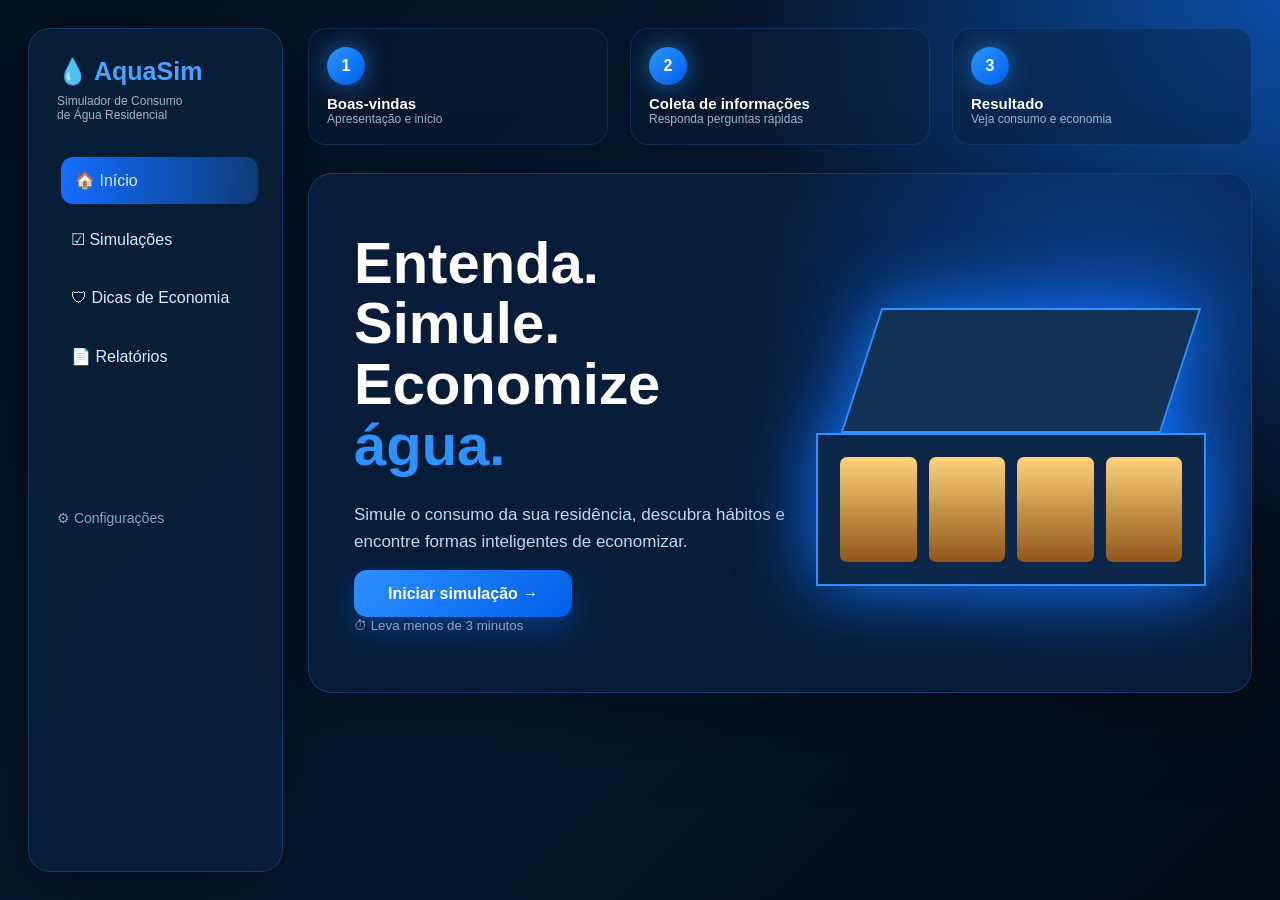
==== public/index.html @ b91eb01b "corrige estrutura publica" ====
<!DOCTYPE html>
<html lang="pt-BR">
<head>
    <meta charset="UTF-8">
    <title>AquaSim</title>
   <link rel="stylesheet" href="style.css">
<body>

<div class="app">

    <aside class="sidebar">
        <h2>💧 AquaSim</h2>
        <p>Simulador de Consumo<br>de Água Residencial</p>

        <a class="active" href="/">🏠 Início</a>
        <a href="/simulacao">☑ Simulações</a>
        <a href="#">🛡 Dicas de Economia</a>
        <a href="#">📄 Relatórios</a>

        <div class="config">⚙ Configurações</div>
    </aside>

    <main class="main">

        <div class="steps">
            <div><span>1</span><strong>Boas-vindas</strong><p>Apresentação e início</p></div>
            <div><span>2</span><strong>Coleta de informações</strong><p>Responda perguntas rápidas</p></div>
            <div><span>3</span><strong>Resultado</strong><p>Veja consumo e economia</p></div>
        </div>

        <section class="hero-card">
            <div class="hero-text">
                <h1>Entenda. Simule.<br>Economize <b>água.</b></h1>
                <p>
                    Simule o consumo da sua residência, descubra hábitos
                    e encontre formas inteligentes de economizar.
                </p>

                <a class="botao" href="/simulacao">Iniciar simulação →</a>
                <small>⏱ Leva menos de 3 minutos</small>
            </div>

            <div class="hero-image">
                <div class="house">
                    <div class="roof"></div>
                    <div class="home">
                        <div></div><div></div><div></div><div></div>
                    </div>
                </div>
            </div>
        </section>

    </main>

</div>

</body>
</html>
---- public/style.css ----
*{
    margin:0;
    padding:0;
    box-sizing:border-box;
    font-family: "Segoe UI", Arial, sans-serif;
}

body{
    background:
        radial-gradient(circle at top right, #0b4ca3 0%, transparent 35%),
        linear-gradient(135deg,#031020,#06172d 55%,#020914);
    color:white;
    min-height:100vh;
}

.app{
    display:flex;
    min-height:100vh;
    padding:28px;
    gap:25px;
}

.sidebar{
    width:255px;
    background:rgba(10,31,58,.88);
    border:1px solid rgba(62,139,255,.25);
    border-radius:22px;
    padding:28px;
    box-shadow:0 20px 60px rgba(0,0,0,.35);
    backdrop-filter:blur(16px);
}

.sidebar h2{
    color:#4aa3ff;
    font-size:25px;
    margin-bottom:8px;
}

.sidebar p{
    font-size:12px;
    color:#9fb5d1;
    margin-bottom:35px;
}

.sidebar a{
    display:block;
    color:#dcecff;
    text-decoration:none;
    padding:14px;
    border-radius:12px;
    margin-bottom:12px;
    transition:.3s;
}

.sidebar a:hover,
.sidebar .active{
    background:linear-gradient(90deg,#126dff,#0d3c78);
    transform:translateX(4px);
}

.config{
    margin-top:130px;
    color:#8aa4c7;
    font-size:14px;
}

.main{
    flex:1;
}

.steps{
    display:grid;
    grid-template-columns:repeat(3,1fr);
    gap:22px;
    margin-bottom:28px;
}

.steps div{
    position:relative;
    background:rgba(10,31,58,.45);
    border:1px solid rgba(62,139,255,.18);
    border-radius:18px;
    padding:18px;
}

.steps span{
    width:38px;
    height:38px;
    background:linear-gradient(135deg,#2b96ff,#005eea);
    display:flex;
    align-items:center;
    justify-content:center;
    border-radius:50%;
    font-weight:bold;
    margin-bottom:10px;
    box-shadow:0 0 25px rgba(45,145,255,.6);
}

.steps strong{
    display:block;
    font-size:15px;
}

.steps p{
    color:#9fb5d1;
    font-size:12px;
}

.hero-card,
.form-card,
.resultado-card{
    background:rgba(8,31,61,.82);
    border:1px solid rgba(62,139,255,.28);
    border-radius:24px;
    padding:45px;
    box-shadow:0 25px 80px rgba(0,0,0,.35);
    backdrop-filter:blur(18px);
}

.hero-card{
    min-height:520px;
    display:flex;
    align-items:center;
    justify-content:space-between;
    overflow:hidden;
    position:relative;
}

.hero-card::before{
    content:"";
    position:absolute;
    width:750px;
    height:750px;
    right:-220px;
    top:-210px;
    background:radial-gradient(circle,#126dff66,transparent 65%);
}

.hero-text{
    z-index:2;
    max-width:560px;
}

.hero-text h1{
    font-size:58px;
    line-height:1.05;
    margin-bottom:25px;
}

.hero-text h1 b{
    color:#2d91ff;
}

.hero-text p,
.sub{
    color:#c5d7ef;
    font-size:17px;
    line-height:1.6;
    margin-bottom:30px;
}

.botao,
.acoes button{
    background:linear-gradient(135deg,#2d91ff,#005eea);
    color:white;
    border:none;
    text-decoration:none;
    padding:15px 34px;
    border-radius:13px;
    font-weight:700;
    cursor:pointer;
    box-shadow:0 12px 30px rgba(0,110,255,.35);
    transition:.3s;
}

.botao:hover,
.acoes button:hover{
    transform:translateY(-3px);
    box-shadow:0 18px 35px rgba(0,110,255,.55);
}

small{
    display:block;
    color:#8fa6c3;
    margin-top:15px;
}

.hero-image{
    z-index:2;
}

.house{
    width:390px;
    height:250px;
    position:relative;
    filter:drop-shadow(0 0 35px #0d74ff);
}

.roof{
    width:320px;
    height:125px;
    background:#123154;
    transform:skew(-18deg);
    border:2px solid #2d91ff;
    margin-left:45px;
}

.home{
    display:grid;
    grid-template-columns:repeat(4,1fr);
    gap:12px;
    background:#0d2748;
    padding:22px;
    border:2px solid #2d91ff;
}

.home div{
    height:105px;
    background:linear-gradient(#ffd27a,#8f5619);
    border-radius:7px;
}

.form-card h1,
.resultado-card h1{
    font-size:32px;
    margin-bottom:8px;
}

.grid-form{
    display:grid;
    grid-template-columns:repeat(4,1fr);
    gap:18px;
}

.grid-form label{
    display:block;
    color:#d8e8ff;
    margin-bottom:8px;
    font-size:13px;
}

.grid-form input,
.grid-form select{
    width:100%;
    padding:15px;
    border:none;
    outline:none;
    border-radius:13px;
    background:#132f57;
    color:white;
    border:1px solid rgba(62,139,255,.15);
}

.grid-form input:focus,
.grid-form select:focus{
    border-color:#2d91ff;
    box-shadow:0 0 0 3px rgba(45,145,255,.15);
}

.acoes{
    display:flex;
    justify-content:space-between;
    margin-top:35px;
}

.voltar{
    text-decoration:none;
    background:#142a49;
    color:white;
    padding:14px 30px;
    border-radius:12px;
}

.cards-resultado{
    display:grid;
    grid-template-columns:repeat(3,1fr);
    gap:20px;
    margin-top:25px;
}

.info-card{
    background:linear-gradient(180deg,#15335d,#0e2545);
    border:1px solid rgba(62,139,255,.18);
    padding:25px;
    border-radius:18px;
    box-shadow:0 15px 35px rgba(0,0,0,.25);
}

.info-card h4{
    color:#bcd4f2;
}

.info-card h2{
    font-size:34px;
    color:#ffffff;
    margin:14px 0;
}

.info-card small{
    color:#8fa6c3;
}

.grafico{
    margin-top:30px;
    background:#102a50;
    padding:25px;
    border-radius:18px;
    border:1px solid rgba(62,139,255,.18);
}

.barras{
    display:flex;
    align-items:flex-end;
    gap:18px;
    height:220px;
    margin-top:20px;
}

.barra{
    width:58px;
    background:linear-gradient(180deg,#2d91ff,#005eea);
    border-radius:12px 12px 0 0;
    box-shadow:0 0 20px rgba(45,145,255,.45);
}

.meses{
    display:flex;
    gap:33px;
    margin-top:12px;
    color:#9fb5d1;
}

.recomendacao{
    margin-top:30px;
    background:linear-gradient(90deg,#102a50,#0b1f3a);
    border:1px solid rgba(62,139,255,.18);
    padding:22px;
    border-radius:18px;
}

footer{
    margin-top:25px;
    color:#8fa6c3;
    text-align:center;
    font-size:13px;
}

@media(max-width:1000px){
    .app{
        flex-direction:column;
    }

    .sidebar{
        width:100%;
    }

    .steps,
    .grid-form,
    .cards-resultado{
        grid-template-columns:1fr;
    }

    .hero-card{
        flex-direction:column;
        gap:30px;
    }

    .hero-text h1{
        font-size:42px;
    }
}
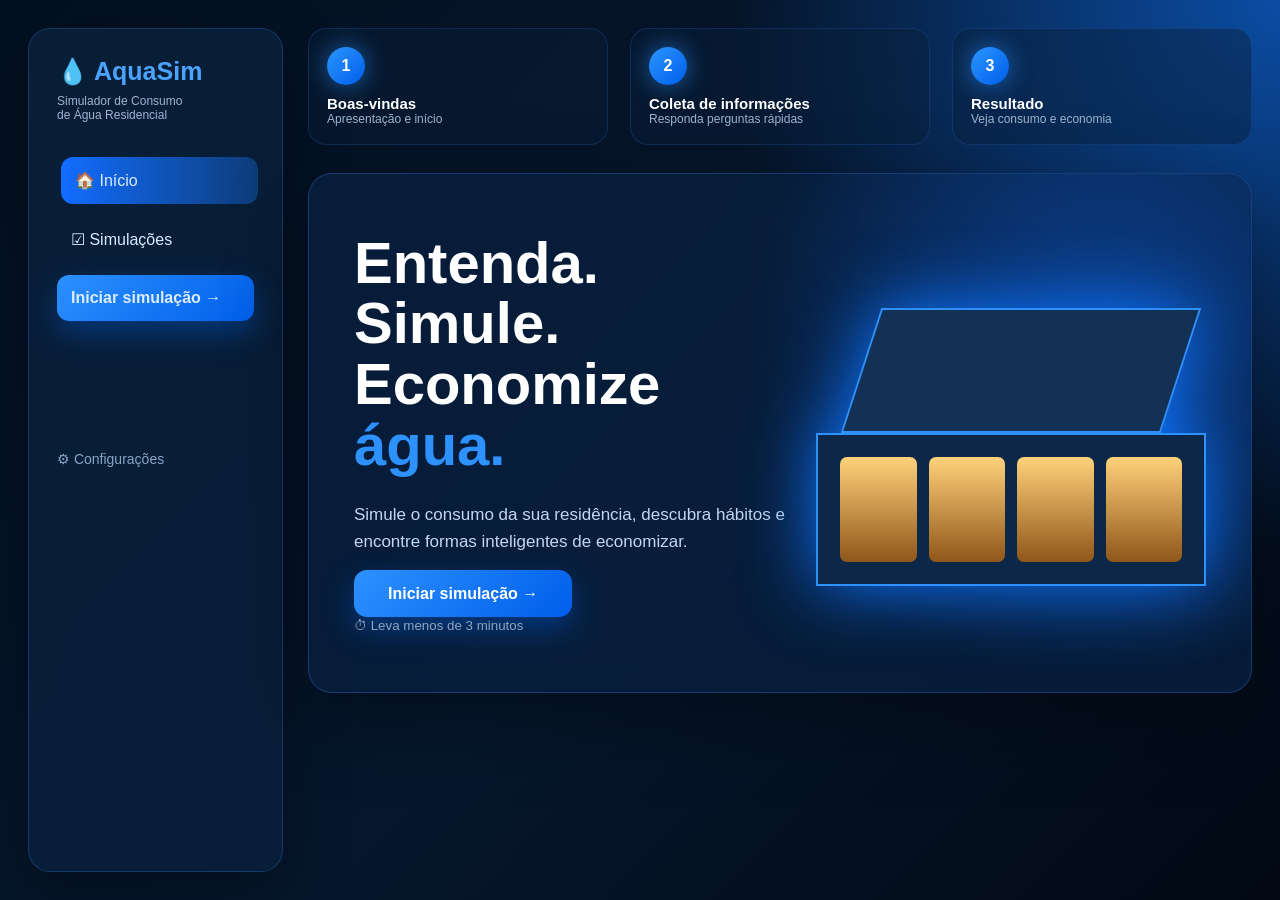
==== commit 2b8d5954: "corrige todos os links html" ====
--- a/public/index.html
+++ b/public/index.html
@@ -12,10 +12,9 @@
         <h2>💧 AquaSim</h2>
         <p>Simulador de Consumo<br>de Água Residencial</p>
 
-        <a class="active" href="/">🏠 Início</a>
-        <a href="/simulacao">☑ Simulações</a>
-        <a href="#">🛡 Dicas de Economia</a>
-        <a href="#">📄 Relatórios</a>
+        <a class="active" href="index.html">🏠 Início</a>
+<a href="simulacao.html">☑ Simulações</a>
+<a class="botao" href="simulacao.html">Iniciar simulação →</a>
 
         <div class="config">⚙ Configurações</div>
     </aside>
